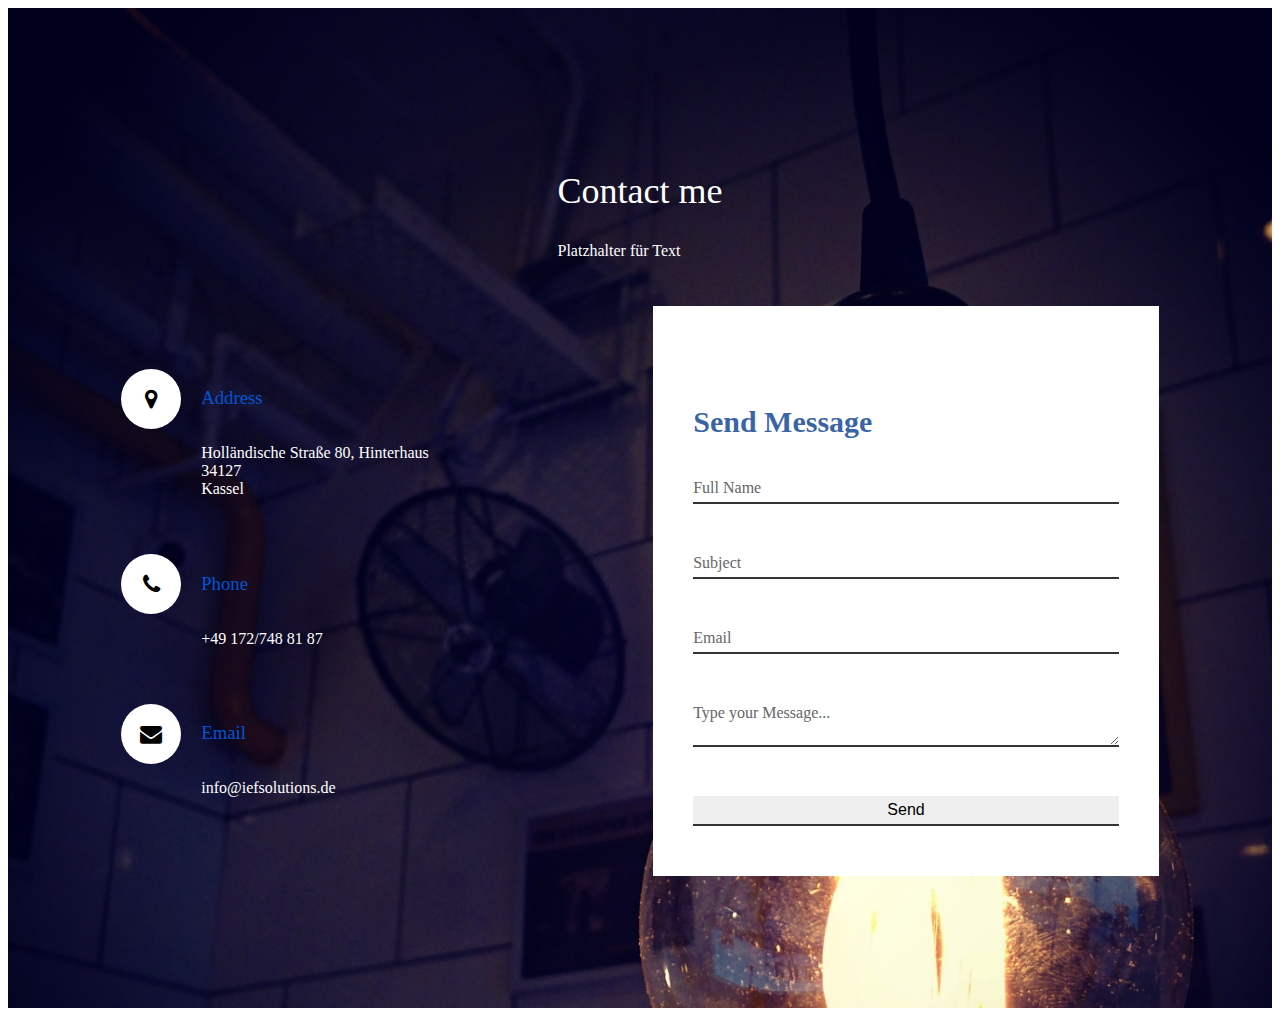
==== aboutme.html @ 4df46774 "next steps, contact page" ====
<!DOCTYPE html>
<html lang="en">
<head>
    <meta charset="UTF-8">
    <meta http-equiv="X-UA-Compatible" content="IE=edge">
    <meta name="viewport" content="width=device-width, initial-scale=1.0">
    

    <link rel="stylesheet" type ="text/css" href="css\style.css">
    <title>About me</title>
    <link href="https://stackpath.bootstrapcdn.com/font-awesome/4.7.0/css/font-awesome.min.css" rel="stylesheet" integrity="sha384-wvfXpqpZZVQGK6TAh5PVlGOfQNHSoD2xbE+QkPxCAFlNEevoEH3Sl0sibVcOQVnN" crossorigin="anonymous">
    </head>
<body>
    <section class="contact">
        <div class="content">
            <h2>Contact me</h2>
            <p>Platzhalter für Text</p>
        </div>
        <div class="container">
            <div class="contactInfo">
                <div class="box">
                    <div class="icon"><i class="fa fa-map-marker" aria-hidden="true"></i>
                    </div>  
                        <div class="text">
                            <h3>Address</h3>
                            <p>Holländische Straße 80, Hinterhaus <br>34127 <br>Kassel</p>
                        </div>
                    </div>
                
                    
                    <div class="box">
                        <div class="icon">
                            <i class="fa fa-phone" aria-hidden="true"></i>
                        </div>
                            <div class="text">
                                <h3>Phone</h3>
                                <p>+49 172/748 81 87</p>
                            </div>
                        </div>
                        
                    
                    <div class="box">
                        <div class="icon">
                            <i class="fa fa-envelope" aria-hidden="true"></i>
                        </div>
                            <div class="text">
                                <h3>Email</h3>
                                <p>info@iefsolutions.de</p>
                            </div>
                        </div>
                    </div>
                    <div class="contactForm">
                        <form>
                            <h2><br>Send Message</h2>
                            <div class="inputBox">
                                <input type="text" name="" required="required">
                                <span>Full Name</span>
                            </div>
                            <div class="inputBox">
                                <input type="text" name="" required="required">
                                <span>Subject</span>
                            </div>
                            <div class="inputBox">
                                <input type="text" name="" required="required">
                                <span>Email</span>
                            </div>
                            <div class="inputBox">
                                <textarea required="required"></textarea>
                                <span>Type your Message...</span>
                            </div>
                            <div class="inputBox">
                                <input type="submit" name="" value="Send">
                            </div>
                        </form>
                    </div>
                </div>

        <!--
        <a target="_blank" class="cobutton" href="https://www.linkedin.com/in/timm-sch%C3%A4cher-5b9762211/">
            <img src="images/linkin.jpeg" alt="black"></a>
        
        
        
        
            <a target="_blank" class="cobutton" href="https://www.xing.com/profile/Timm_Schaecher3/cv">
            <img src="images/xin.png" alt="black"
             width="80" height="70"></a>
        </a>
        <a target="_blank" class="cobutton" href="https://github.com/schaetimm">
            <img src="images/github.png" alt="black"
             width="80" height="70"></a>
        </a>
    -->
        

               
    </section>
    
    
</body>




    
    



</html>
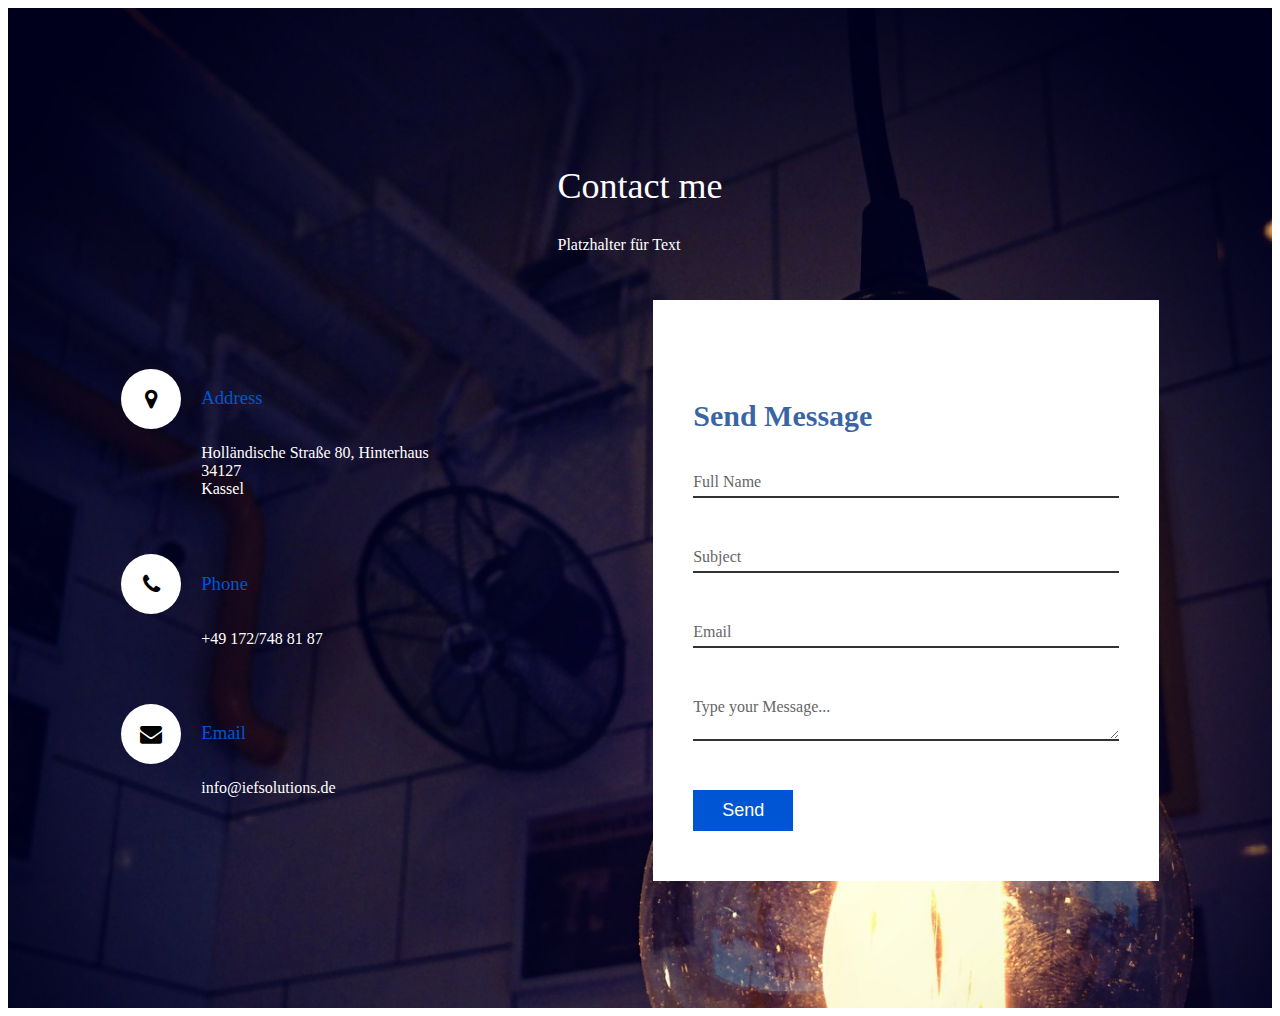
==== commit a3db8d44: "send button" ====
--- a/aboutme.html
+++ b/aboutme.html
@@ -5,7 +5,7 @@
     <meta http-equiv="X-UA-Compatible" content="IE=edge">
     <meta name="viewport" content="width=device-width, initial-scale=1.0">
     
-
+    <link rel="icon" href="/images/icon.jpeg">
     <link rel="stylesheet" type ="text/css" href="css\style.css">
     <title>About me</title>
     <link href="https://stackpath.bootstrapcdn.com/font-awesome/4.7.0/css/font-awesome.min.css" rel="stylesheet" integrity="sha384-wvfXpqpZZVQGK6TAh5PVlGOfQNHSoD2xbE+QkPxCAFlNEevoEH3Sl0sibVcOQVnN" crossorigin="anonymous">
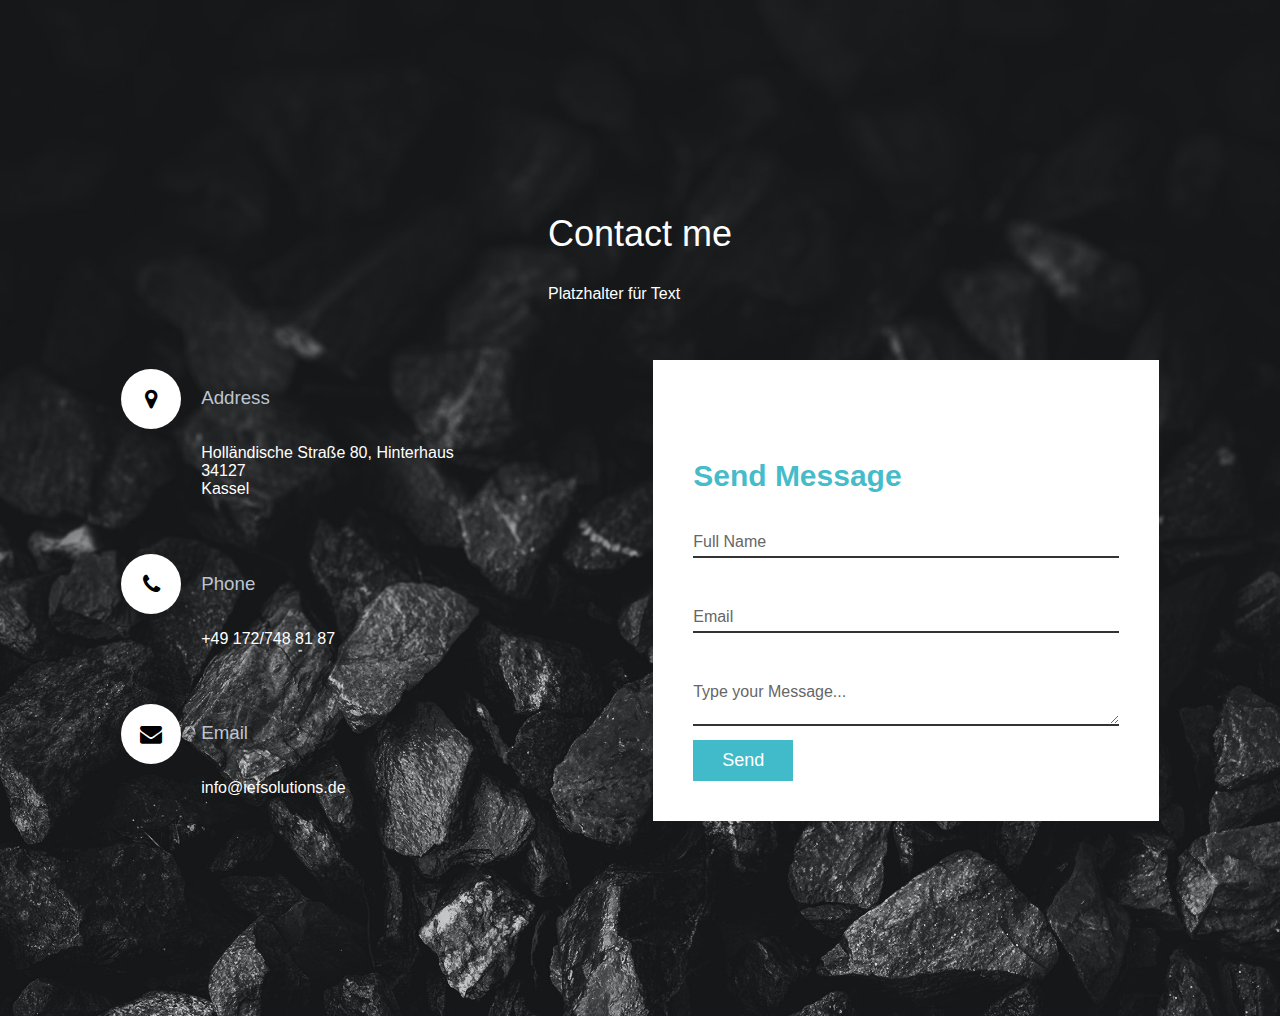
==== commit 7c51fb24: "implementing background video + creating home page" ====
--- a/aboutme.html
+++ b/aboutme.html
@@ -6,8 +6,9 @@
     <meta name="viewport" content="width=device-width, initial-scale=1.0">
     
     <link rel="icon" href="/images/icon.jpeg">
-    <link rel="stylesheet" type ="text/css" href="css\style.css">
+    <link rel="stylesheet" type ="text/css" href="css\layout.css">
     <title>About me</title>
+    
     <link href="https://stackpath.bootstrapcdn.com/font-awesome/4.7.0/css/font-awesome.min.css" rel="stylesheet" integrity="sha384-wvfXpqpZZVQGK6TAh5PVlGOfQNHSoD2xbE+QkPxCAFlNEevoEH3Sl0sibVcOQVnN" crossorigin="anonymous">
     </head>
 <body>
@@ -56,10 +57,7 @@
                                 <input type="text" name="" required="required">
                                 <span>Full Name</span>
                             </div>
-                            <div class="inputBox">
-                                <input type="text" name="" required="required">
-                                <span>Subject</span>
-                            </div>
+                            
                             <div class="inputBox">
                                 <input type="text" name="" required="required">
                                 <span>Email</span>
@@ -68,27 +66,38 @@
                                 <textarea required="required"></textarea>
                                 <span>Type your Message...</span>
                             </div>
-                            <div class="inputBox">
+                            <div class="submitBox">
                                 <input type="submit" name="" value="Send">
+
+                                
                             </div>
                         </form>
+
+                        <!-- <nav>
+                            <a target="_blank" class="cobutton" href="https://www.linkedin.com/in/timm-sch%C3%A4cher-5b9762211/">
+                                <img src="images/linkin.jpeg" alt="black">
+                            </a>
+                                <a target="_blank" class="cobutton" href="https://www.xing.com/profile/Timm_Schaecher3/cv">
+                                    <img src="images/xin.png" alt="black"
+                                     >
+                                </a>
+                                     <a target="_blank" class="cobutton" href="https://github.com/schaetimm">
+                                        <img src="images/github.png" alt="black"
+                                         >
+                                </a>
+                            </a>
+                        </nav> -->
                     </div>
                 </div>
 
         <!--
-        <a target="_blank" class="cobutton" href="https://www.linkedin.com/in/timm-sch%C3%A4cher-5b9762211/">
-            <img src="images/linkin.jpeg" alt="black"></a>
         
         
         
         
-            <a target="_blank" class="cobutton" href="https://www.xing.com/profile/Timm_Schaecher3/cv">
-            <img src="images/xin.png" alt="black"
-             width="80" height="70"></a>
-        </a>
-        <a target="_blank" class="cobutton" href="https://github.com/schaetimm">
-            <img src="images/github.png" alt="black"
-             width="80" height="70"></a>
+        
+            
+        
         </a>
     -->
         
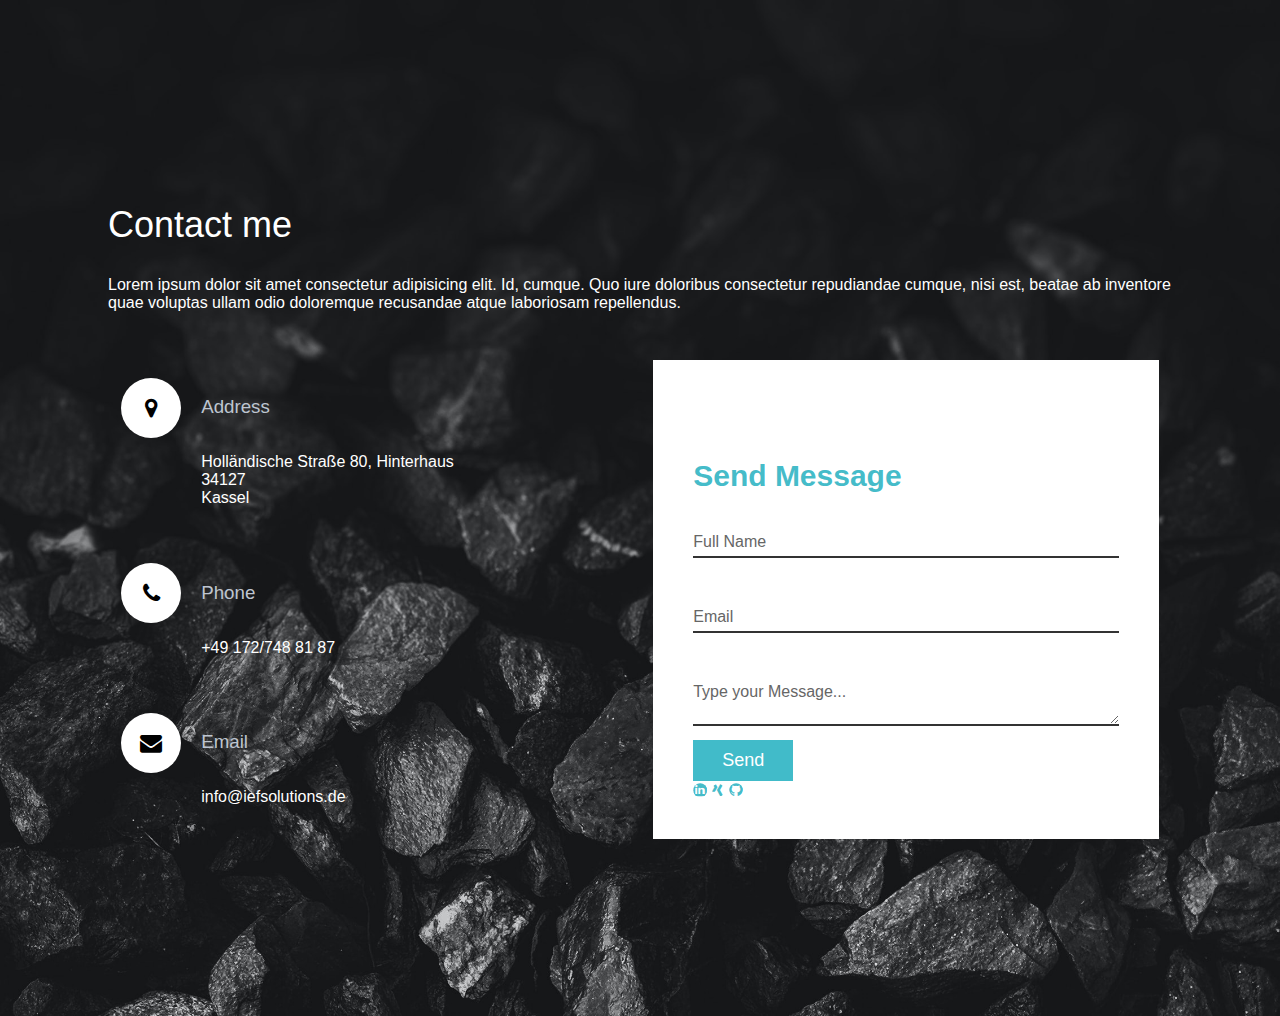
==== commit b0450098: "setting up front page" ====
--- a/aboutme.html
+++ b/aboutme.html
@@ -5,7 +5,7 @@
     <meta http-equiv="X-UA-Compatible" content="IE=edge">
     <meta name="viewport" content="width=device-width, initial-scale=1.0">
     
-    <link rel="icon" href="/images/icon.jpeg">
+    <link rel="icon" href="icon.jpeg">
     <link rel="stylesheet" type ="text/css" href="css\layout.css">
     <title>About me</title>
     
@@ -15,7 +15,7 @@
     <section class="contact">
         <div class="content">
             <h2>Contact me</h2>
-            <p>Platzhalter für Text</p>
+            <p>Lorem ipsum dolor sit amet consectetur adipisicing elit. Id, cumque. Quo iure doloribus consectetur repudiandae cumque, nisi est, beatae ab inventore quae voluptas ullam odio doloremque recusandae atque laboriosam repellendus.</p>
         </div>
         <div class="container">
             <div class="contactInfo">
@@ -73,20 +73,19 @@
                             </div>
                         </form>
 
-                        <!-- <nav>
+                         <nav>
                             <a target="_blank" class="cobutton" href="https://www.linkedin.com/in/timm-sch%C3%A4cher-5b9762211/">
-                                <img src="images/linkin.jpeg" alt="black">
+                                <i class="fa fa-linkedin-square" aria-hidden="true"></i>
                             </a>
                                 <a target="_blank" class="cobutton" href="https://www.xing.com/profile/Timm_Schaecher3/cv">
-                                    <img src="images/xin.png" alt="black"
-                                     >
+                                    <i class="fa fa-xing" aria-hidden="true"></i>
                                 </a>
                                      <a target="_blank" class="cobutton" href="https://github.com/schaetimm">
-                                        <img src="images/github.png" alt="black"
-                                         >
+                                        <i class="fa fa-github" aria-hidden="true"></i>
+                                         
                                 </a>
                             </a>
-                        </nav> -->
+                        </nav> 
                     </div>
                 </div>
 
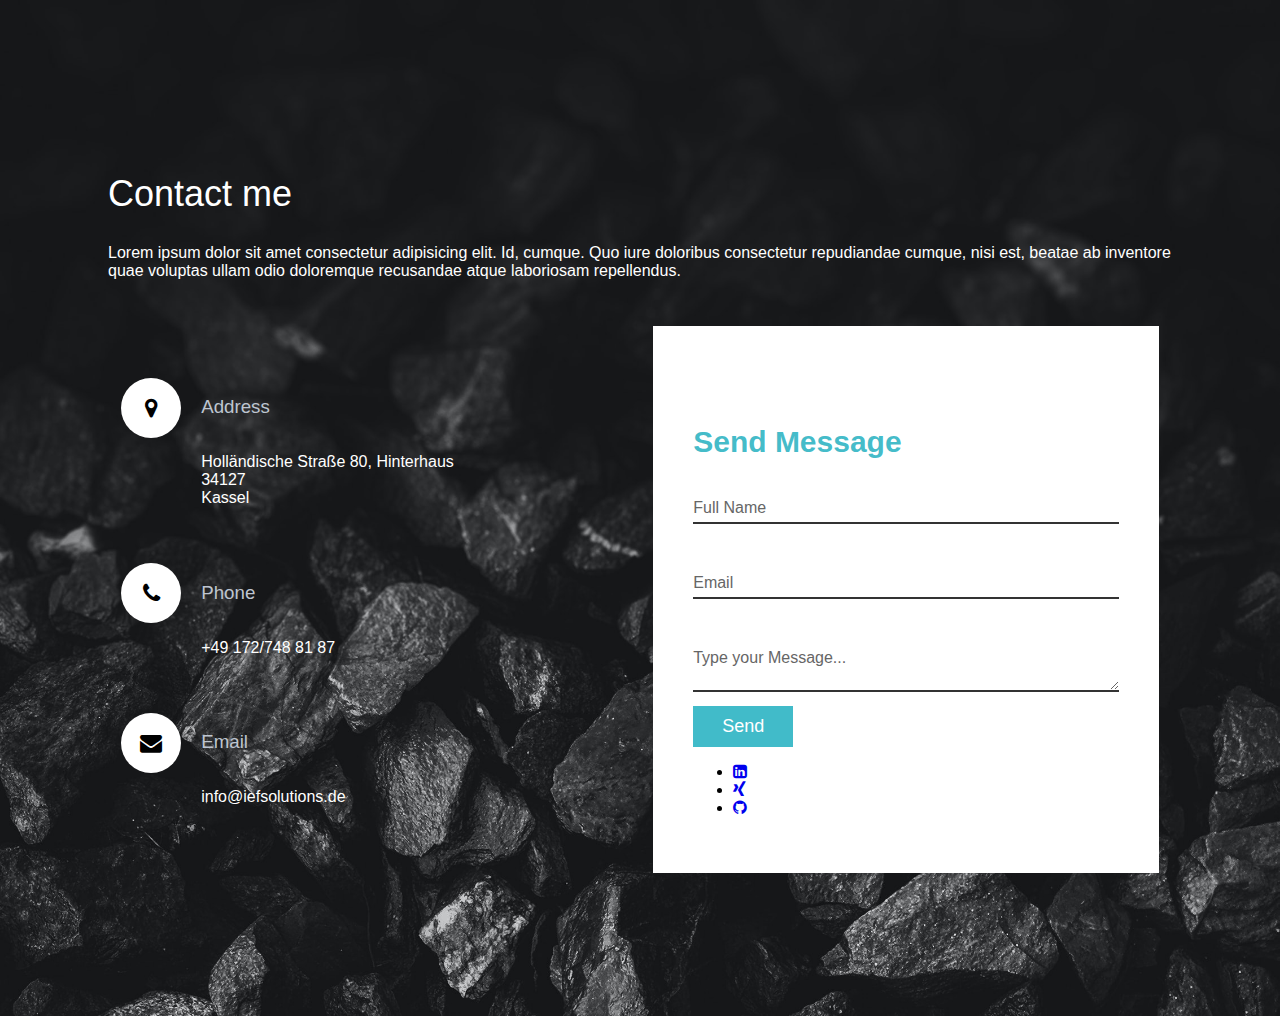
==== commit 684f59fe: "nice feature for public profiles added vanilla-tilt for profiles" ====
--- a/aboutme.html
+++ b/aboutme.html
@@ -73,40 +73,58 @@
                             </div>
                         </form>
 
-                         <nav>
-                            <a target="_blank" class="cobutton" href="https://www.linkedin.com/in/timm-sch%C3%A4cher-5b9762211/">
+                         <ul class="sci">
+                            <li data-text="Linkedin" data-color="#0e76a8">
+                                <a  target="_blank" class="linkedin" href="https://www.linkedin.com/in/timm-sch%C3%A4cher-5b9762211/">
                                 <i class="fa fa-linkedin-square" aria-hidden="true"></i>
-                            </a>
-                                <a target="_blank" class="cobutton" href="https://www.xing.com/profile/Timm_Schaecher3/cv">
+                                </a>
+                            </li>
+                            <li data-text="Xing" data-color="#126567">
+                                <a  target="_blank" class="xing" href="https://www.xing.com/profile/Timm_Schaecher3/cv">
                                     <i class="fa fa-xing" aria-hidden="true"></i>
                                 </a>
-                                     <a target="_blank" class="cobutton" href="https://github.com/schaetimm">
+                            </li>
+                            <li data-text="Github" data-color="#171515" back-color="#cfdc00">
+                                     <a  target="_blank" class="github" href="https://github.com/schaetimm">
                                         <i class="fa fa-github" aria-hidden="true"></i>
-                                         
-                                </a>
-                            </a>
-                        </nav> 
+                                    </a>
+                            </li>
+                        </ul>
+                         
                     </div>
                 </div>
 
-        <!--
-        
-        
-        
-        
-        
-            
-        
-        </a>
-    -->
-        
+      
 
                
     </section>
     
     
+
+
+<script src="vanilla-tilt.min.js"></script>
+<script>
+    VanillaTilt.init(document.querySelectorAll(".sci li a"), {
+        max: 30,
+        speed: 400,
+        glare : true,
+        "max-glare": 1, 
+
+    })
+</script>
+<script>
+    let list = document.querySelectorAll('.sci li');
+    let bg = document.querySelector('contactForm');
+    list.forEach(eLements => {
+        eLements.addEventListener('mouseenter', function
+        (event) {
+            let color = event.target.getAttribute
+            ('data-color');
+            bg.style.backgroundColor = color;
+        })
+    })
+</script>
 </body>
-
 
 
 
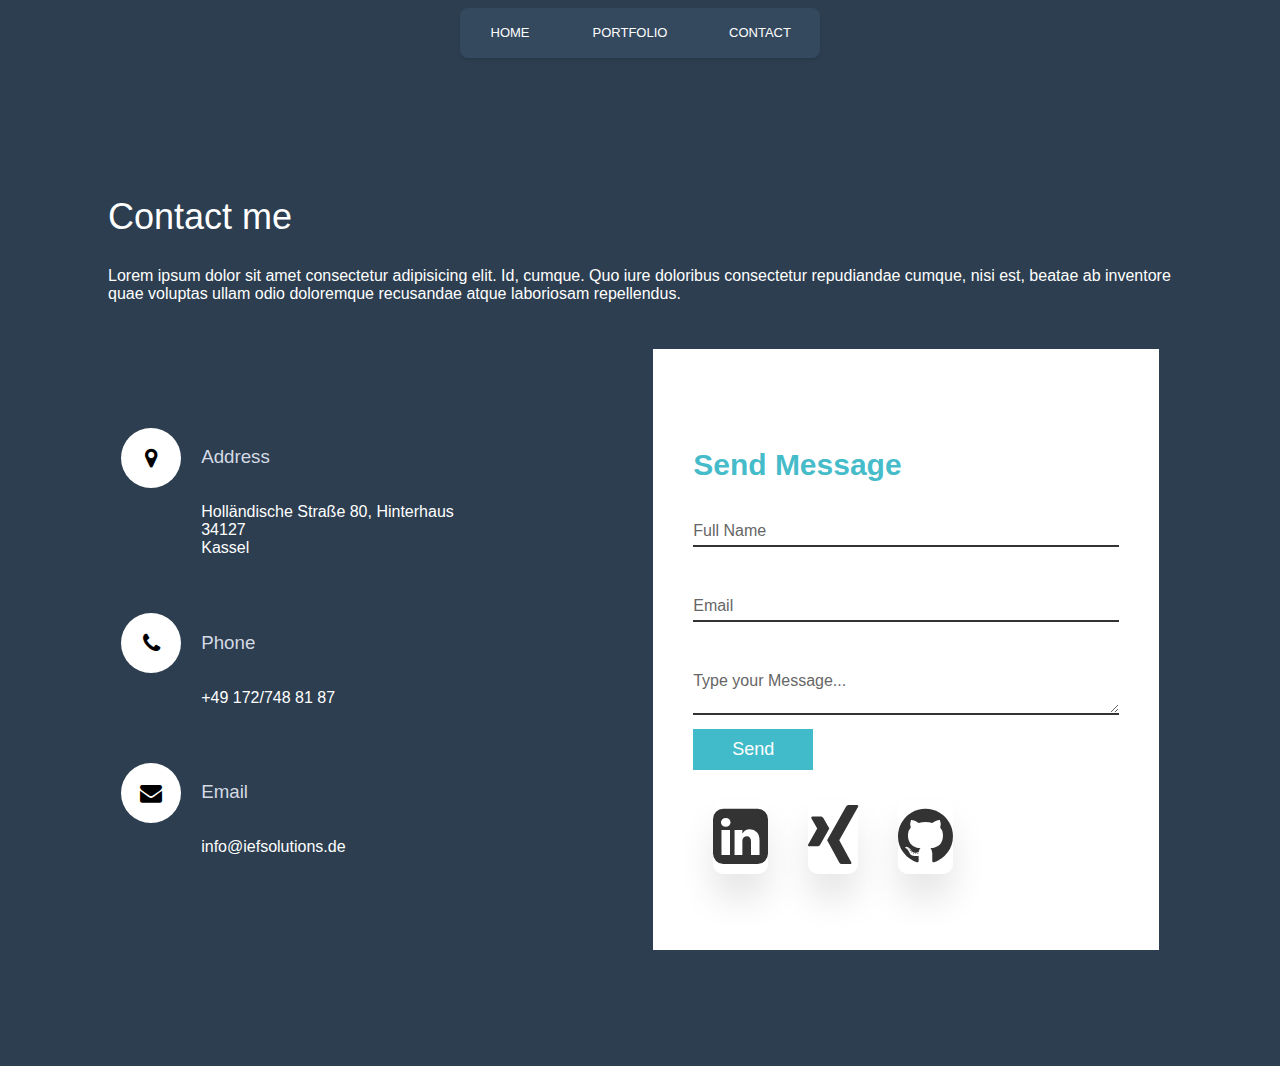
==== commit 24310e45: "adding nav bar to about me" ====
--- a/aboutme.html
+++ b/aboutme.html
@@ -12,6 +12,12 @@
     <link href="https://stackpath.bootstrapcdn.com/font-awesome/4.7.0/css/font-awesome.min.css" rel="stylesheet" integrity="sha384-wvfXpqpZZVQGK6TAh5PVlGOfQNHSoD2xbE+QkPxCAFlNEevoEH3Sl0sibVcOQVnN" crossorigin="anonymous">
     </head>
 <body>
+    <nav>
+        <a href="front.html">Home</a>
+        <a href="#">Portfolio</a>
+        <a href="/aboutme.html">Contact</a>
+        <div class="animation start"></div>
+     </nav>
     <section class="contact">
         <div class="content">
             <h2>Contact me</h2>
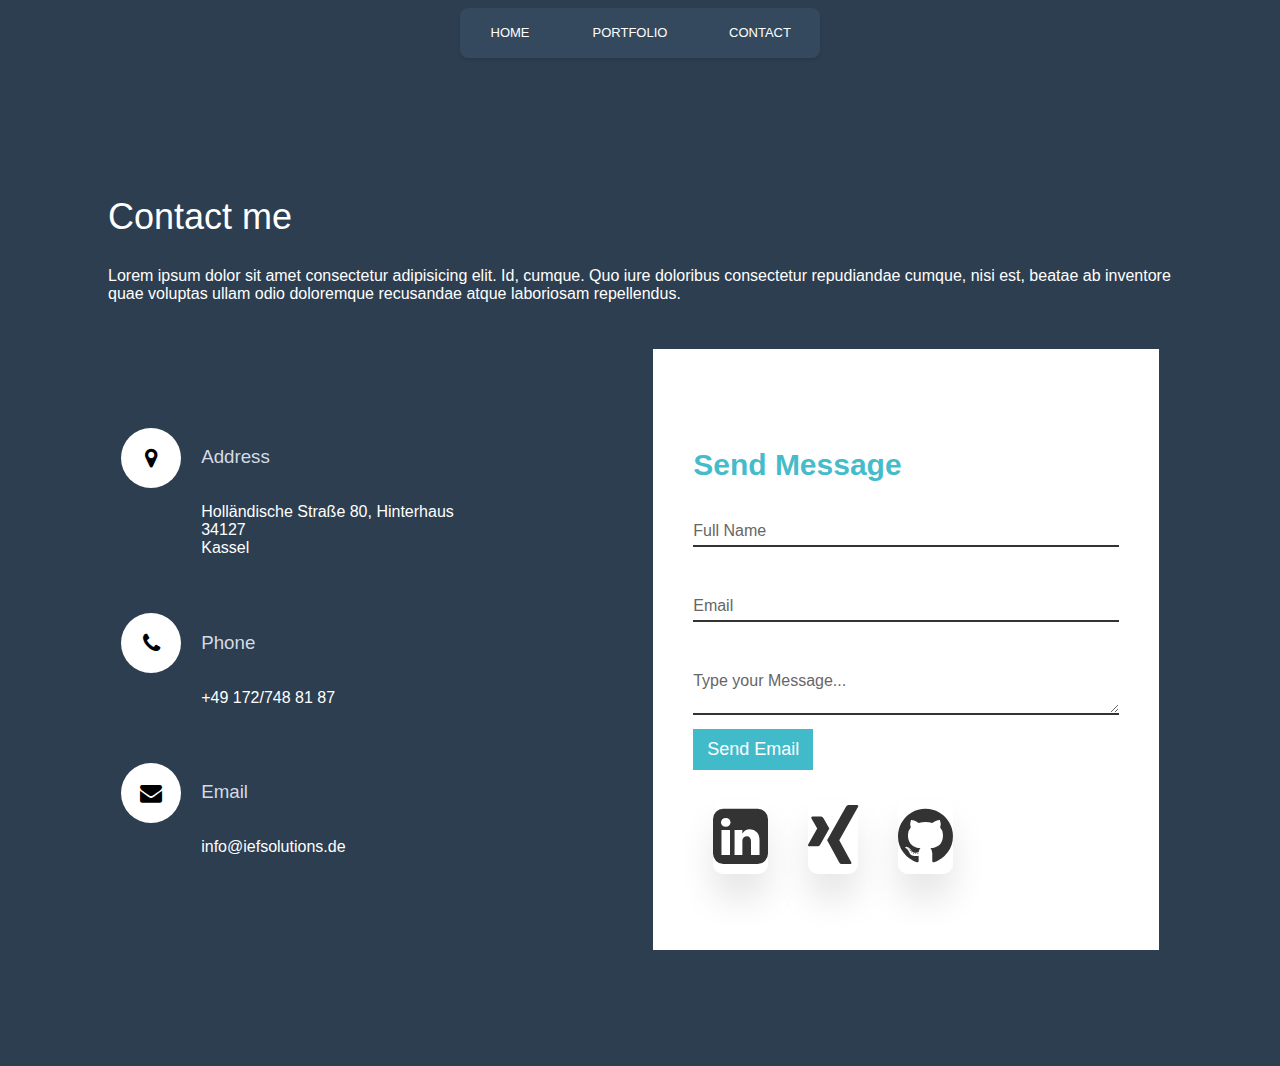
==== commit 68880ad7: "adding contact page with javascript" ====
--- a/aboutme.html
+++ b/aboutme.html
@@ -57,27 +57,30 @@
                         </div>
                     </div>
                     <div class="contactForm">
-                        <form>
+                        <form onsubmit="sendEmail(); reset(); return false;">
+                            
+                                
                             <h2><br>Send Message</h2>
                             <div class="inputBox">
-                                <input type="text" name="" required="required">
+                                <input id="name" type="name"  required="required">
                                 <span>Full Name</span>
                             </div>
-                            
                             <div class="inputBox">
-                                <input type="text" name="" required="required">
+                                <input id="email" type="email"  required="required">
                                 <span>Email</span>
+                                
                             </div>
                             <div class="inputBox">
-                                <textarea required="required"></textarea>
+                                <textarea id="message" type="text"  required="required"></textarea>
+                                
                                 <span>Type your Message...</span>
                             </div>
                             <div class="submitBox">
-                                <input type="submit" name="" value="Send">
-
-                                
+                                <input type="submit"  value="Send Email">
                             </div>
                         </form>
+                            
+
 
                          <ul class="sci">
                             <li data-text="Linkedin" data-color="#0e76a8">
@@ -118,17 +121,25 @@
 
     })
 </script>
-<script>
-    let list = document.querySelectorAll('.sci li');
-    let bg = document.querySelector('contactForm');
-    list.forEach(eLements => {
-        eLements.addEventListener('mouseenter', function
-        (event) {
-            let color = event.target.getAttribute
-            ('data-color');
-            bg.style.backgroundColor = color;
-        })
-    })
+<script src="https://smtpjs.com/v3/smtp.js">
+</script>
+<script type="text/javascript">
+    function sendEmail() {
+        Email.send({
+            Host : "smtp.strato.de",
+            Username : "info@iefsolutions.de",
+            Password : "ITS250+LO$",
+            // Password : "SFtl23+1#$", 
+            To : 'info@iefsolutions.de',
+            From : document.getElementById("email").value,
+            Subject : "Neue Anfrage",
+            Body : "Name: " + document.getElementById("name").value
+                    + "<br> Email:" + document.getElementById("email").value
+                    + "<br> Message:" + document.getElementById("message").value
+        }).then(
+        message => alert("Message Sent Succesfully")
+        );
+    }
 </script>
 </body>
 
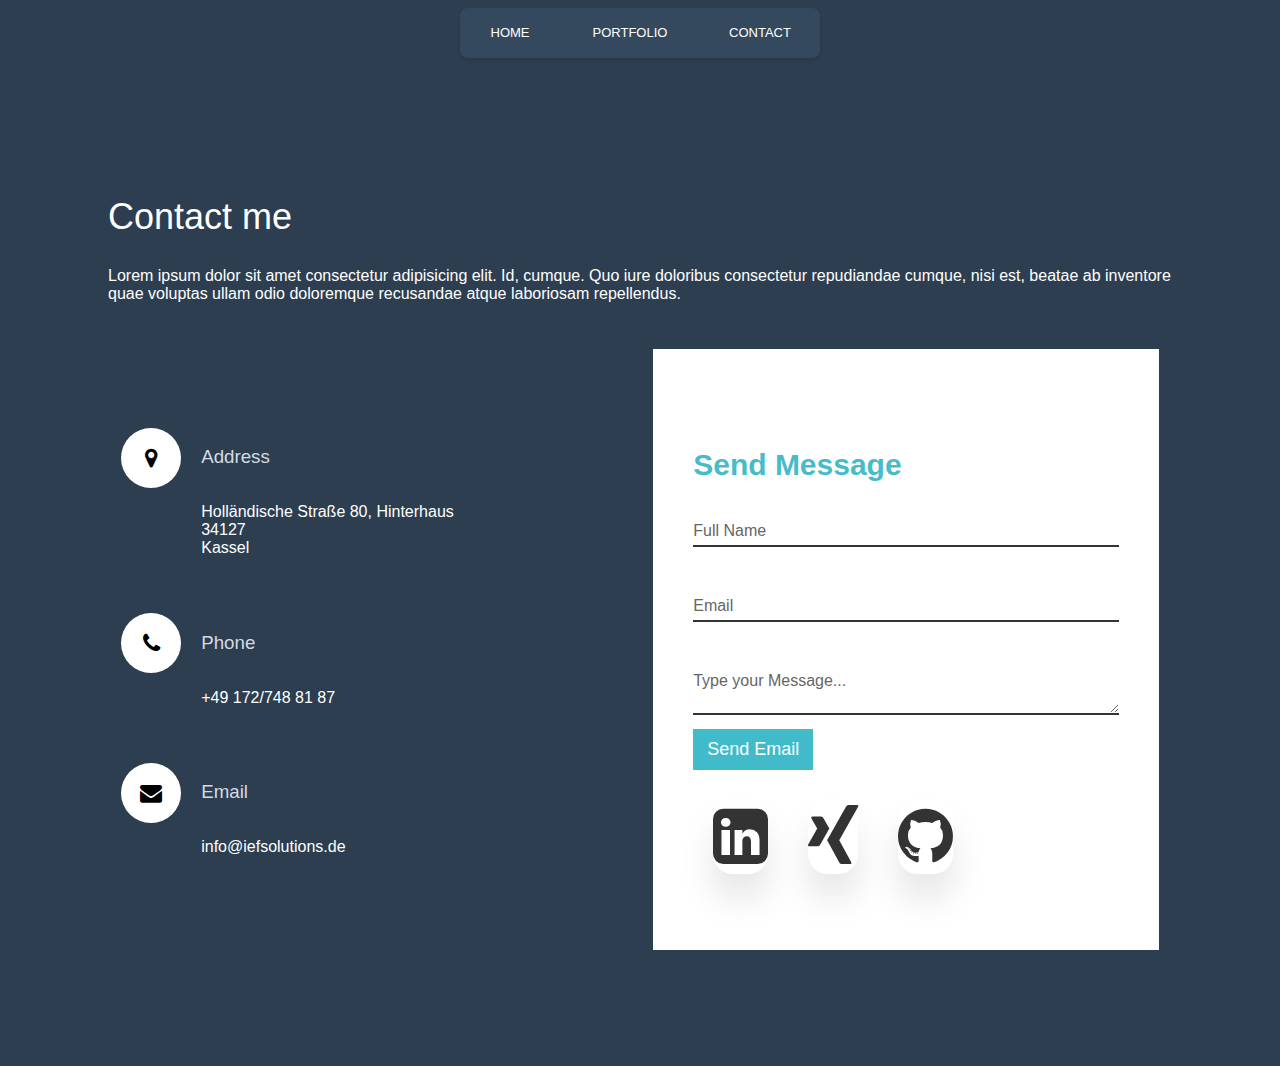
==== commit f3654b86: "indexpage changes" ====
--- a/aboutme.html
+++ b/aboutme.html
@@ -79,10 +79,7 @@
                                 <input type="submit"  value="Send Email">
                             </div>
                         </form>
-                            
-
-
-                         <ul class="sci">
+                        <ul class="sci">
                             <li data-text="Linkedin" data-color="#0e76a8">
                                 <a  target="_blank" class="linkedin" href="https://www.linkedin.com/in/timm-sch%C3%A4cher-5b9762211/">
                                 <i class="fa fa-linkedin-square" aria-hidden="true"></i>
@@ -99,14 +96,19 @@
                                     </a>
                             </li>
                         </ul>
+                            
+
+
+                         
                          
                     </div>
                 </div>
+    </section>
 
       
 
                
-    </section>
+    
     
     
 
@@ -123,13 +125,12 @@
 </script>
 <script src="https://smtpjs.com/v3/smtp.js">
 </script>
-<script type="text/javascript">
+<!-- <script type="text/javascript">
     function sendEmail() {
         Email.send({
-            Host : "smtp.strato.de",
+            Host : "smtp.elasticemail.com",
             Username : "info@iefsolutions.de",
-            Password : "ITS250+LO$",
-            // Password : "SFtl23+1#$", 
+            Password : "SFtl23+1#$", 
             To : 'info@iefsolutions.de',
             From : document.getElementById("email").value,
             Subject : "Neue Anfrage",
@@ -137,10 +138,10 @@
                     + "<br> Email:" + document.getElementById("email").value
                     + "<br> Message:" + document.getElementById("message").value
         }).then(
-        message => alert("Message Sent Succesfully")
+        message => alert("Message Sent Succesfully" + message)
         );
     }
-</script>
+</script> -->
 </body>
 
 
